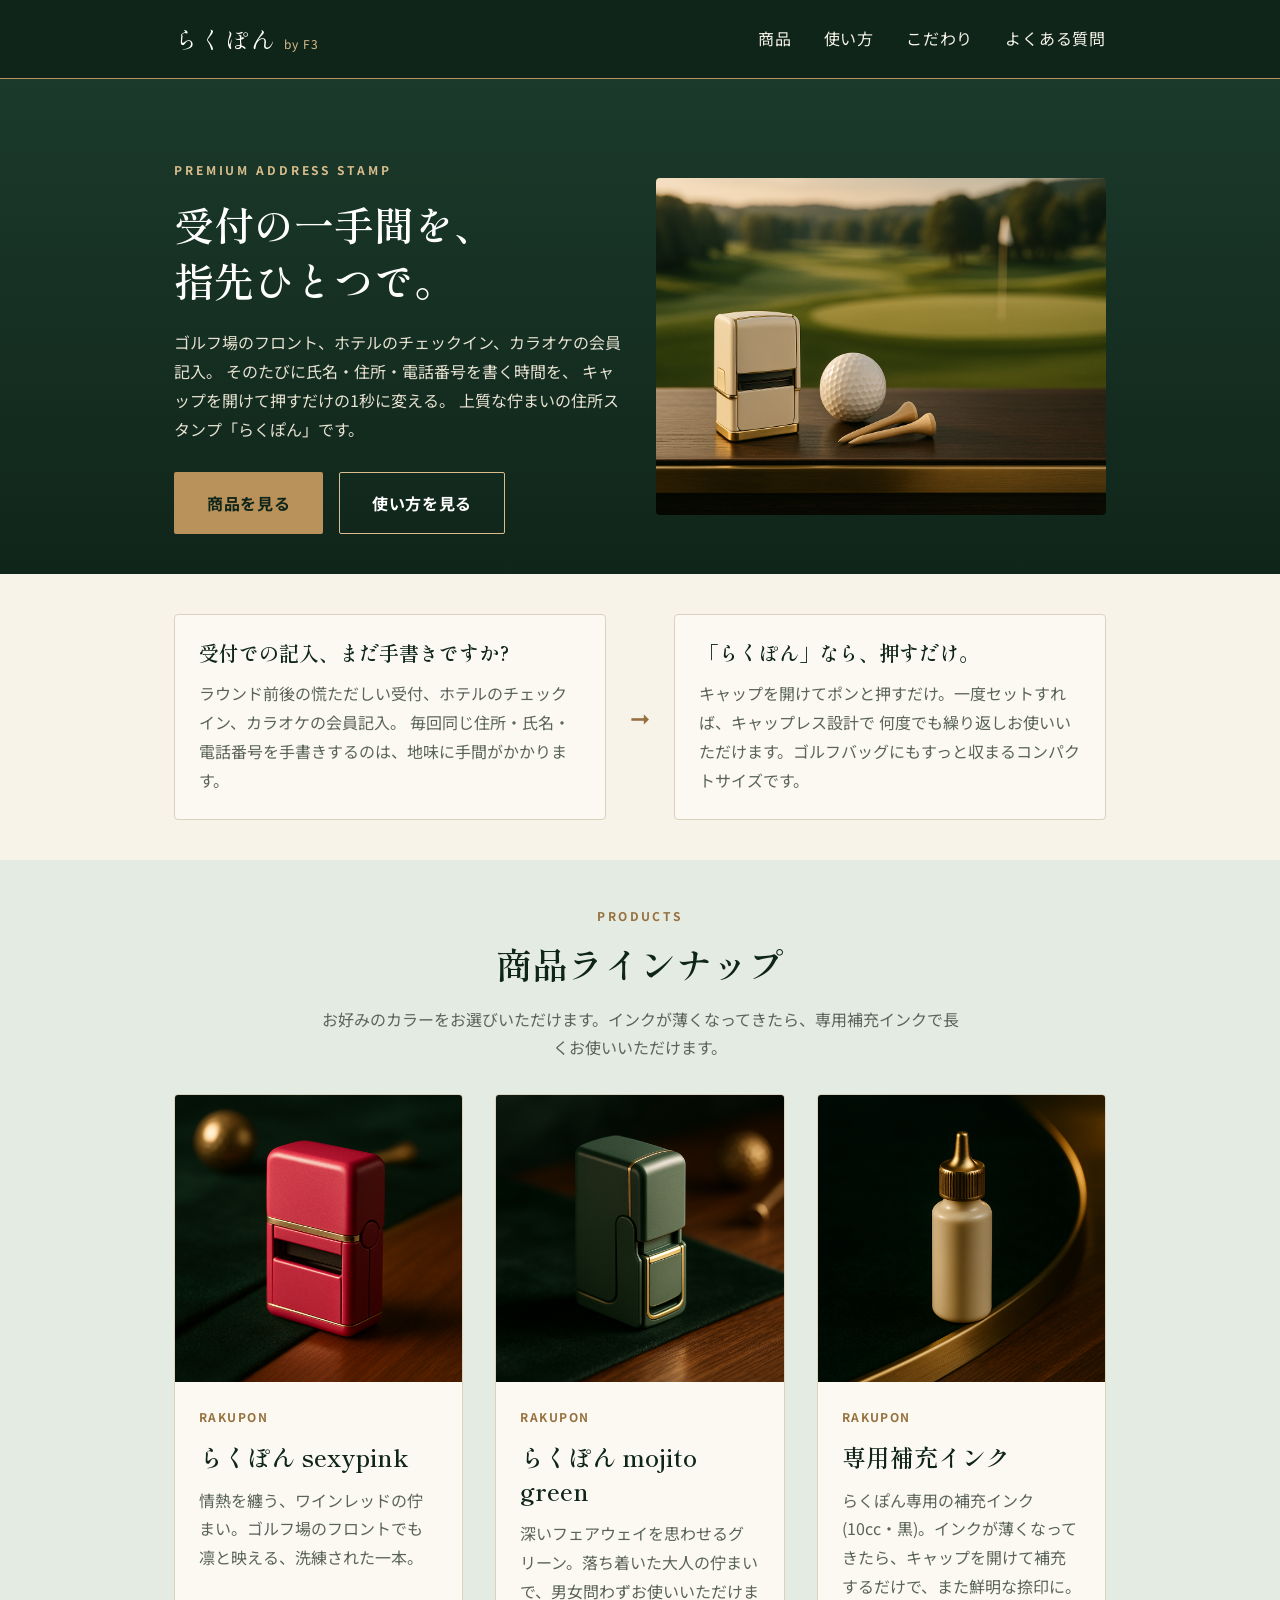
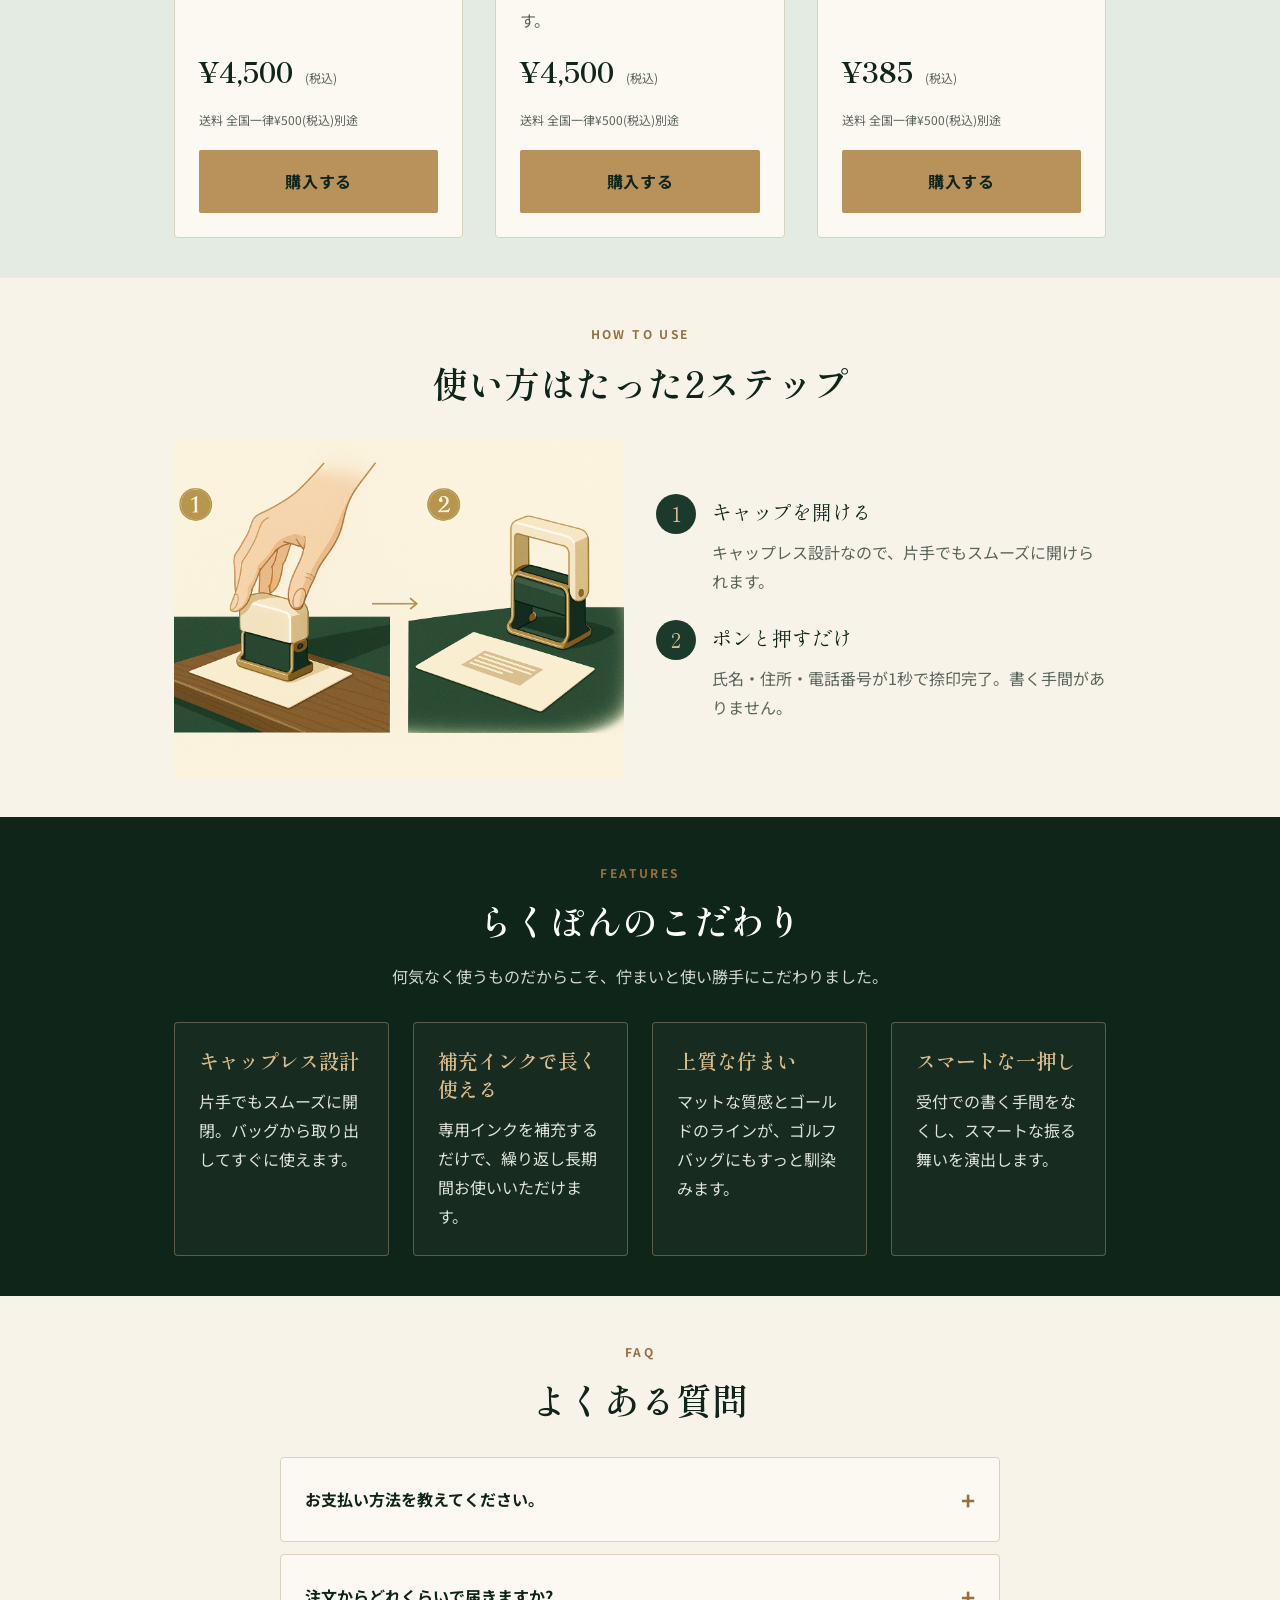
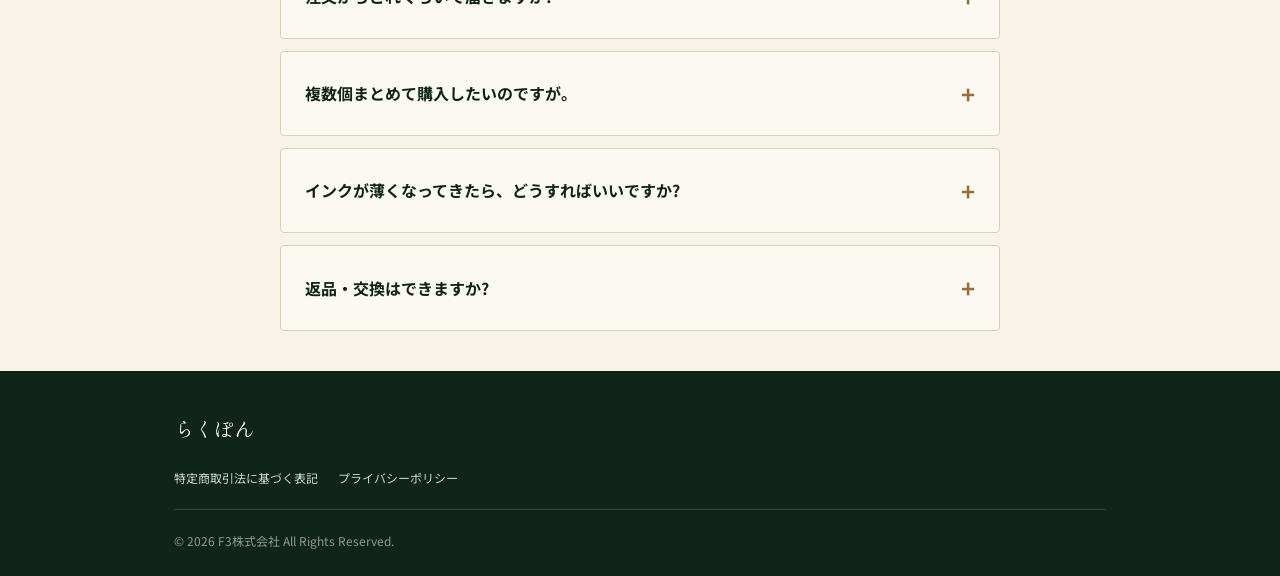
==== index.html @ a8f2aab6 "初回コミット: らくぽん通販サイト(F3) rakupon.base.shopを参考に、ゴルフ場・ホテル等でのチェックイン用 住所スタンプ「らくぽん」を自社(F3)で直接販売するLP。 Square決" ====
<!doctype html>
<html lang="ja">
<head>
<meta charset="UTF-8">
<meta name="viewport" content="width=device-width, initial-scale=1.0">
<title>らくぽん | ゴルフ場でも1秒で受付。上質な住所スタンプ</title>
<meta name="description" content="ゴルフ場・ホテルのチェックインを1秒で。キャップレスで繰り返し使える、上質な住所スタンプ「らくぽん」。sexypink・mojito green・専用補充インクをご用意。">

<!-- ============================================================
     Google Analytics 4 (GA4) 計測タグ
     TODO: GA4プロパティ作成後、下記2箇所の G-49DW82TN3H を
           実際の測定IDに差し替える。
     ============================================================ -->
<script async src="https://www.googletagmanager.com/gtag/js?id=G-49DW82TN3H"></script>
<script>
  window.dataLayer = window.dataLayer || [];
  function gtag(){dataLayer.push(arguments);}
  gtag('js', new Date());
  gtag('config', 'G-49DW82TN3H');
</script>

<link rel="preconnect" href="https://fonts.googleapis.com">
<link rel="preconnect" href="https://fonts.gstatic.com" crossorigin>
<link href="https://fonts.googleapis.com/css2?family=Shippori+Mincho:wght@500;600;700&amp;family=Noto+Sans+JP:wght@400;500;700&amp;display=swap" rel="stylesheet">
<link rel="stylesheet" href="css/style.css">
</head>
<body>

<header class="site-header">
  <div class="container header-inner">
    <a href="index.html" class="logo">らくぽん <span class="logo-sub">by F3</span></a>
    <nav class="site-nav">
      <a href="#products">商品</a>
      <a href="#howto">使い方</a>
      <a href="#features">こだわり</a>
      <a href="#faq">よくある質問</a>
    </nav>
  </div>
</header>

<main>

  <!-- ヒーローセクション -->
  <section class="hero" id="top">
    <div class="container hero-inner">
      <div class="hero-copy">
        <span class="hero-eyebrow">PREMIUM ADDRESS STAMP</span>
        <h1 class="hero-title">受付の一手間を、<br>指先ひとつで。</h1>
        <p class="hero-lead">
          ゴルフ場のフロント、ホテルのチェックイン、カラオケの会員記入。
          そのたびに氏名・住所・電話番号を書く時間を、
          キャップを開けて押すだけの1秒に変える。
          上質な佇まいの住所スタンプ「らくぽん」です。
        </p>
        <div class="hero-cta">
          <a href="#products" class="btn btn-primary">商品を見る</a>
          <a href="#howto" class="btn btn-outline">使い方を見る</a>
        </div>
      </div>
      <div class="hero-media">
        <!-- TODO: designerサブ秘書が生成するメインビジュアルに自動で差し替わります -->
        <img src="images/hero.png" alt="ゴルフ場のフロントで使われる住所スタンプ「らくぽん」のイメージ">
      </div>
    </div>
  </section>

  <!-- 問題提起 → 解決策 -->
  <section class="problem-solution">
    <div class="container">
      <div class="ps-card">
        <h3>受付での記入、まだ手書きですか?</h3>
        <p>
          ラウンド前後の慌ただしい受付、ホテルのチェックイン、カラオケの会員記入。
          毎回同じ住所・氏名・電話番号を手書きするのは、地味に手間がかかります。
        </p>
      </div>
      <div class="ps-arrow" aria-hidden="true">&#10142;</div>
      <div class="ps-card">
        <h3>「らくぽん」なら、押すだけ。</h3>
        <p>
          キャップを開けてポンと押すだけ。一度セットすれば、キャップレス設計で
          何度でも繰り返しお使いいただけます。ゴルフバッグにもすっと収まるコンパクトサイズです。
        </p>
      </div>
    </div>
  </section>

  <!-- 商品セクション -->
  <section class="products" id="products">
    <div class="container">
      <div class="section-head">
        <span class="section-eyebrow">PRODUCTS</span>
        <h2 class="section-title">商品ラインナップ</h2>
        <p class="section-lead">
          お好みのカラーをお選びいただけます。インクが薄くなってきたら、専用補充インクで長くお使いいただけます。
        </p>
      </div>

      <div class="product-grid">

        <!-- 商品1: sexypink -->
        <article class="product-card" data-product="sexypink">
          <div class="product-media">
            <span class="product-badge soldout-badge">SOLD OUT</span>
            <img src="images/product_sexypink.png" alt="らくぽん sexypink(ワインレッドの住所スタンプ)">
          </div>
          <div class="product-body">
            <span class="product-name-en">RAKUPON</span>
            <h3 class="product-name">らくぽん sexypink</h3>
            <p class="product-desc">
              情熱を纏う、ワインレッドの佇まい。ゴルフ場のフロントでも凛と映える、洗練された一本。
            </p>
            <div class="product-price-row">
              <span class="product-price">&yen;4,500</span>
              <span class="product-price-tax">(税込)</span>
            </div>
            <span class="product-shipping">送料 全国一律&yen;500(税込)別途</span>
            <!-- Square決済リンク(sexypink用。2026-08-23発行) -->
            <a href="https://square.link/u/YJD6rkeY"
               class="btn btn-primary buy-button"
               data-product="sexypink"
               data-price="4500"
               data-gtm-event="purchase_click">購入する</a>
          </div>
        </article>

        <!-- 商品2: mojito green -->
        <article class="product-card" data-product="mojitogreen">
          <div class="product-media">
            <span class="product-badge soldout-badge">SOLD OUT</span>
            <img src="images/product_mojitogreen.png" alt="らくぽん mojito green(深いグリーンの住所スタンプ)">
          </div>
          <div class="product-body">
            <span class="product-name-en">RAKUPON</span>
            <h3 class="product-name">らくぽん mojito green</h3>
            <p class="product-desc">
              深いフェアウェイを思わせるグリーン。落ち着いた大人の佇まいで、男女問わずお使いいただけます。
            </p>
            <div class="product-price-row">
              <span class="product-price">&yen;4,500</span>
              <span class="product-price-tax">(税込)</span>
            </div>
            <span class="product-shipping">送料 全国一律&yen;500(税込)別途</span>
            <!-- Square決済リンク(mojito green用。2026-08-23発行) -->
            <a href="https://square.link/u/ifdQS25M"
               class="btn btn-primary buy-button"
               data-product="mojitogreen"
               data-price="4500"
               data-gtm-event="purchase_click">購入する</a>
          </div>
        </article>

        <!-- 商品3: 専用補充インク -->
        <article class="product-card" data-product="ink">
          <div class="product-media">
            <span class="product-badge soldout-badge">SOLD OUT</span>
            <img src="images/product_ink.png" alt="らくぽん専用補充インク(10cc・黒)">
          </div>
          <div class="product-body">
            <span class="product-name-en">RAKUPON</span>
            <h3 class="product-name">専用補充インク</h3>
            <p class="product-desc">
              らくぽん専用の補充インク(10cc・黒)。インクが薄くなってきたら、キャップを開けて補充するだけで、また鮮明な捺印に。
            </p>
            <div class="product-price-row">
              <span class="product-price">&yen;385</span>
              <span class="product-price-tax">(税込)</span>
            </div>
            <span class="product-shipping">送料 全国一律&yen;500(税込)別途</span>
            <!-- Square決済リンク(補充インク用。2026-08-23発行) -->
            <a href="https://square.link/u/tccNEu6Y"
               class="btn btn-primary buy-button"
               data-product="ink"
               data-price="385"
               data-gtm-event="purchase_click">購入する</a>
          </div>
        </article>

      </div>
    </div>
  </section>

  <!-- 使い方セクション -->
  <section class="howto" id="howto">
    <div class="container">
      <div class="section-head">
        <span class="section-eyebrow">HOW TO USE</span>
        <h2 class="section-title">使い方はたった2ステップ</h2>
      </div>
      <div class="howto-inner">
        <div class="howto-media">
          <!-- TODO: designerサブ秘書が生成する使い方図解に自動で差し替わります -->
          <img src="images/howto.png" alt="らくぽんの使い方2ステップの図解">
        </div>
        <div class="howto-steps">
          <div class="howto-step">
            <span class="howto-step-number">1</span>
            <div>
              <p class="howto-step-title">キャップを開ける</p>
              <p class="howto-step-text">キャップレス設計なので、片手でもスムーズに開けられます。</p>
            </div>
          </div>
          <div class="howto-step">
            <span class="howto-step-number">2</span>
            <div>
              <p class="howto-step-title">ポンと押すだけ</p>
              <p class="howto-step-text">氏名・住所・電話番号が1秒で捺印完了。書く手間がありません。</p>
            </div>
          </div>
        </div>
      </div>
    </div>
  </section>

  <!-- こだわり(メリット)セクション -->
  <section class="features" id="features">
    <div class="container">
      <div class="section-head">
        <span class="section-eyebrow">FEATURES</span>
        <h2 class="section-title">らくぽんのこだわり</h2>
        <p class="section-lead">
          何気なく使うものだからこそ、佇まいと使い勝手にこだわりました。
        </p>
      </div>
      <div class="feature-grid">
        <div class="feature-card">
          <h3>キャップレス設計</h3>
          <p>片手でもスムーズに開閉。バッグから取り出してすぐに使えます。</p>
        </div>
        <div class="feature-card">
          <h3>補充インクで長く使える</h3>
          <p>専用インクを補充するだけで、繰り返し長期間お使いいただけます。</p>
        </div>
        <div class="feature-card">
          <h3>上質な佇まい</h3>
          <p>マットな質感とゴールドのラインが、ゴルフバッグにもすっと馴染みます。</p>
        </div>
        <div class="feature-card">
          <h3>スマートな一押し</h3>
          <p>受付での書く手間をなくし、スマートな振る舞いを演出します。</p>
        </div>
      </div>
    </div>
  </section>

  <!-- FAQ -->
  <section class="faq" id="faq">
    <div class="container">
      <div class="section-head">
        <span class="section-eyebrow">FAQ</span>
        <h2 class="section-title">よくある質問</h2>
      </div>
      <div class="faq-list">
        <details class="faq-item">
          <summary>お支払い方法を教えてください。</summary>
          <p class="faq-answer">
            クレジットカード(Visa・Mastercard・JCB・American Express 等)でのお支払いに対応しています。
            決済はSquare社の安全な決済ページで行われ、カード情報が当サイトに保存されることはありません。
          </p>
        </details>
        <details class="faq-item">
          <summary>注文からどれくらいで届きますか?</summary>
          <p class="faq-answer">
            <span class="placeholder">[ご注文確認後、◯営業日以内に発送いたします。具体的な日数は確定次第このページに反映します]</span>
          </p>
        </details>
        <details class="faq-item">
          <summary>複数個まとめて購入したいのですが。</summary>
          <p class="faq-answer">
            現在は商品ごとに1個単位でのご購入となります。複数個ご希望の場合は、お手数ですが商品ページに戻り、再度ご購入手続きをお願いいたします(送料はご注文ごとに&yen;500かかります)。
          </p>
        </details>
        <details class="faq-item">
          <summary>インクが薄くなってきたら、どうすればいいですか?</summary>
          <p class="faq-answer">
            専用補充インクをご購入いただき、キャップを開けて補充してください。補充インク1本で、繰り返し長くお使いいただけます。
          </p>
        </details>
        <details class="faq-item">
          <summary>返品・交換はできますか?</summary>
          <p class="faq-answer">
            返品・交換に関する条件は<a href="tokushoho.html">特定商取引法に基づく表記</a>をご確認ください。
          </p>
        </details>
      </div>
    </div>
  </section>

</main>

<footer class="site-footer">
  <div class="container footer-inner">
    <div class="footer-brand">らくぽん</div>
    <nav class="footer-links">
      <a href="tokushoho.html">特定商取引法に基づく表記</a>
      <a href="privacy.html">プライバシーポリシー</a>
    </nav>
    <p class="footer-copy">&copy; 2026 F3株式会社 All Rights Reserved.</p>
  </div>
</footer>

<script src="js/main.js"></script>
</body>
</html>
---- css/style.css ----
/* ==========================================================================
   らくぽん(golf address stamp)LP — style.css
   デザイン方針: ゴルフ場・カントリークラブを思わせる上品でラグジュアリーな配色
   （深いフェアウェイグリーン × アイボリー/クリーム × ゴールド/真鍮）
   文字サイズは 8の倍数の5段階(40/32/24/16/8)を基本とし、
   段差を付けたい箇所のみ4の倍数(12/20/28/36)を使用。
   最大幅は 980px で左右の端を揃える。
   ========================================================================== */

:root {
  /* カラー */
  --color-fairway: #1b3a2b;       /* 深いフェアウェイグリーン(基調色) */
  --color-fairway-dark: #10251a;  /* さらに濃いグリーン(見出し背景等) */
  --color-fairway-soft: #e4ebe3;  /* 淡いグリーン(カード背景等) */
  --color-ivory: #f7f3e8;         /* アイボリー(ページ背景) */
  --color-cream: #fbf9f2;         /* クリーム(カード面) */
  --color-gold: #b8925a;          /* ゴールド/真鍮(アクセント) */
  --color-gold-light: #d9bd8c;    /* 淡いゴールド */
  --color-gold-dark: #96713f;     /* 濃いゴールド(ホバー等) */
  --color-text: #23291f;          /* 本文の文字色 */
  --color-text-muted: #5b6459;    /* 補足文字色 */
  --color-white: #ffffff;
  --color-border: #d8d2bf;

  /* フォント */
  --font-serif: "Shippori Mincho", "Hiragino Mincho ProN", "Yu Mincho", "YuMincho", serif;
  --font-sans: "Noto Sans JP", "Hiragino Kaku Gothic ProN", "Yu Gothic", "YuGothic", sans-serif;

  /* 文字サイズ(8の倍数5段階 + 微調整用4の倍数) */
  --fs-40: 40px;
  --fs-36: 36px;
  --fs-32: 32px;
  --fs-28: 28px;
  --fs-24: 24px;
  --fs-20: 20px;
  --fs-16: 16px;
  --fs-12: 12px;
  --fs-8: 8px;

  /* レイアウト */
  --container-width: 980px;
  --container-padding: 24px;
}

* {
  box-sizing: border-box;
}

html {
  scroll-behavior: smooth;
}

body {
  margin: 0;
  background: var(--color-ivory);
  color: var(--color-text);
  font-family: var(--font-sans);
  font-size: var(--fs-16);
  line-height: 1.8;
  -webkit-font-smoothing: antialiased;
  overflow-x: hidden;
}

img {
  max-width: 100%;
  display: block;
}

a {
  color: inherit;
  text-decoration: none;
}

h1, h2, h3 {
  font-family: var(--font-serif);
  font-weight: 600;
  line-height: 1.4;
  margin: 0;
}

p {
  margin: 0;
}

.container {
  max-width: var(--container-width);
  margin: 0 auto;
  padding: 0 var(--container-padding);
}

section {
  padding: 40px 0;
}

.section-head {
  text-align: center;
  margin-bottom: 32px;
}

.section-eyebrow {
  display: inline-block;
  font-family: var(--font-sans);
  font-size: var(--fs-12);
  letter-spacing: 0.2em;
  color: var(--color-gold-dark);
  font-weight: 700;
  margin-bottom: 12px;
}

.section-title {
  font-size: var(--fs-32);
  color: var(--color-fairway-dark);
}

.section-lead {
  margin-top: 16px;
  font-size: var(--fs-16);
  color: var(--color-text-muted);
  max-width: 640px;
  margin-left: auto;
  margin-right: auto;
}

/* ==========================================================================
   ヘッダー
   ========================================================================== */

.site-header {
  background: var(--color-fairway-dark);
  border-bottom: 1px solid var(--color-gold);
  position: sticky;
  top: 0;
  z-index: 100;
}

.header-inner {
  display: flex;
  align-items: center;
  justify-content: space-between;
  padding-top: 16px;
  padding-bottom: 16px;
  flex-wrap: wrap;
  gap: 12px;
}

.logo {
  font-family: var(--font-serif);
  font-size: var(--fs-24);
  color: var(--color-white);
  letter-spacing: 0.06em;
  display: flex;
  align-items: baseline;
  gap: 8px;
}

.logo .logo-sub {
  font-family: var(--font-sans);
  font-size: var(--fs-12);
  color: var(--color-gold-light);
  letter-spacing: 0.08em;
}

.site-nav {
  display: flex;
  gap: 20px;
  flex-wrap: wrap;
}

.site-nav a {
  font-size: var(--fs-12);
  color: var(--color-ivory);
  letter-spacing: 0.05em;
  padding: 8px 0;
  border-bottom: 1px solid transparent;
  transition: border-color 0.2s, color 0.2s;
}

.site-nav a:hover,
.site-nav a:focus {
  color: var(--color-gold-light);
  border-color: var(--color-gold-light);
}

/* ==========================================================================
   ヒーロー
   ========================================================================== */

.hero {
  background: linear-gradient(180deg, var(--color-fairway) 0%, var(--color-fairway-dark) 100%);
  color: var(--color-white);
  padding: 40px 0 0;
}

.hero-inner {
  display: grid;
  grid-template-columns: 1fr;
  gap: 32px;
  align-items: center;
  padding-bottom: 40px;
}

.hero-eyebrow {
  font-size: var(--fs-12);
  letter-spacing: 0.24em;
  color: var(--color-gold-light);
  font-weight: 700;
  margin-bottom: 16px;
  display: block;
}

.hero-title {
  font-size: var(--fs-32);
  color: var(--color-white);
}

.hero-lead {
  margin-top: 20px;
  font-size: var(--fs-16);
  color: #e7e2d2;
  max-width: 520px;
}

.hero-cta {
  margin-top: 28px;
  display: flex;
  gap: 16px;
  flex-wrap: wrap;
}

.hero-media {
  border-radius: 4px;
  overflow: hidden;
  aspect-ratio: 4 / 3;
  background: var(--color-fairway-soft);
}

.hero-media img {
  width: 100%;
  height: 100%;
  object-fit: cover;
}

/* ==========================================================================
   ボタン
   ========================================================================== */

.btn {
  display: inline-block;
  font-family: var(--font-sans);
  font-size: var(--fs-16);
  font-weight: 700;
  padding: 16px 32px;
  border-radius: 2px;
  border: 1px solid transparent;
  cursor: pointer;
  text-align: center;
  letter-spacing: 0.04em;
  transition: background-color 0.2s, color 0.2s, border-color 0.2s, opacity 0.2s;
}

.btn-primary {
  background: var(--color-gold);
  color: var(--color-fairway-dark);
}

.btn-primary:hover,
.btn-primary:focus {
  background: var(--color-gold-dark);
}

.btn-outline {
  background: transparent;
  border-color: var(--color-gold-light);
  color: var(--color-white);
}

.btn-outline:hover,
.btn-outline:focus {
  background: rgba(255, 255, 255, 0.08);
}

/* ==========================================================================
   問題提起 → 解決策
   ========================================================================== */

.problem-solution {
  background: var(--color-ivory);
}

.problem-solution .container {
  display: grid;
  grid-template-columns: 1fr;
  gap: 24px;
}

.ps-card {
  background: var(--color-cream);
  border: 1px solid var(--color-border);
  border-radius: 4px;
  padding: 24px;
}

.ps-card h3 {
  font-size: var(--fs-20);
  color: var(--color-fairway-dark);
  margin-bottom: 12px;
}

.ps-card p {
  color: var(--color-text-muted);
  font-size: var(--fs-16);
}

.ps-arrow {
  text-align: center;
  color: var(--color-gold-dark);
  font-size: var(--fs-24);
}

/* ==========================================================================
   商品セクション
   ========================================================================== */

.products {
  background: var(--color-fairway-soft);
}

.product-grid {
  display: grid;
  grid-template-columns: 1fr;
  gap: 32px;
}

.product-card {
  background: var(--color-cream);
  border: 1px solid var(--color-border);
  border-radius: 4px;
  overflow: hidden;
  display: flex;
  flex-direction: column;
  position: relative;
}

.product-media {
  aspect-ratio: 1 / 1;
  background: var(--color-fairway-soft);
  position: relative;
  overflow: hidden;
}

.product-media img {
  width: 100%;
  height: 100%;
  object-fit: cover;
}

.product-badge {
  position: absolute;
  top: 12px;
  left: 12px;
  background: var(--color-gold);
  color: var(--color-fairway-dark);
  font-size: var(--fs-12);
  font-weight: 700;
  padding: 4px 12px;
  border-radius: 999px;
  letter-spacing: 0.05em;
}

.product-body {
  padding: 24px;
  display: flex;
  flex-direction: column;
  gap: 12px;
  flex: 1;
}

.product-name-en {
  font-size: var(--fs-12);
  letter-spacing: 0.12em;
  color: var(--color-gold-dark);
  font-weight: 700;
}

.product-name {
  font-size: var(--fs-24);
  color: var(--color-fairway-dark);
  font-family: var(--font-serif);
}

.product-desc {
  font-size: var(--fs-16);
  color: var(--color-text-muted);
  flex: 1;
}

.product-price-row {
  display: flex;
  align-items: baseline;
  gap: 12px;
  flex-wrap: wrap;
}

.product-price {
  font-size: var(--fs-28);
  color: var(--color-fairway-dark);
  font-weight: 700;
  font-family: var(--font-serif);
}

.product-price-tax {
  font-size: var(--fs-12);
  color: var(--color-text-muted);
}

.product-shipping {
  font-size: var(--fs-12);
  color: var(--color-text-muted);
}

.product-card .btn {
  width: 100%;
  margin-top: 8px;
}

/* 売り切れ状態 */
.product-card.is-soldout .product-media img {
  filter: grayscale(1);
  opacity: 0.6;
}

.product-card.is-soldout .product-badge.soldout-badge {
  background: var(--color-text);
  color: var(--color-white);
  display: inline-block;
}

.product-badge.soldout-badge {
  display: none;
}

.btn.is-disabled,
.btn[aria-disabled="true"] {
  background: #cfc9b8;
  color: var(--color-text-muted);
  cursor: not-allowed;
  pointer-events: none;
  border-color: transparent;
}

/* ==========================================================================
   使い方セクション
   ========================================================================== */

.howto {
  background: var(--color-ivory);
}

.howto-inner {
  display: grid;
  grid-template-columns: 1fr;
  gap: 32px;
  align-items: center;
}

.howto-media {
  aspect-ratio: 4 / 3;
  background: var(--color-fairway-soft);
  border-radius: 4px;
  overflow: hidden;
}

.howto-media img {
  width: 100%;
  height: 100%;
  object-fit: cover;
}

.howto-steps {
  display: flex;
  flex-direction: column;
  gap: 24px;
}

.howto-step {
  display: flex;
  gap: 16px;
  align-items: flex-start;
}

.howto-step-number {
  flex: 0 0 auto;
  width: 40px;
  height: 40px;
  border-radius: 50%;
  background: var(--color-fairway);
  color: var(--color-gold-light);
  font-family: var(--font-serif);
  font-size: var(--fs-20);
  display: flex;
  align-items: center;
  justify-content: center;
}

.howto-step-title {
  font-size: var(--fs-20);
  color: var(--color-fairway-dark);
  margin-bottom: 8px;
  font-family: var(--font-serif);
}

.howto-step-text {
  font-size: var(--fs-16);
  color: var(--color-text-muted);
}

/* ==========================================================================
   こだわり(メリット)セクション
   ========================================================================== */

.features {
  background: var(--color-fairway-dark);
  color: var(--color-ivory);
}

.features .section-title {
  color: var(--color-white);
}

.features .section-lead {
  color: #cfd6cb;
}

.feature-grid {
  display: grid;
  grid-template-columns: 1fr;
  gap: 24px;
}

.feature-card {
  border: 1px solid rgba(216, 189, 140, 0.35);
  border-radius: 4px;
  padding: 24px;
  background: rgba(255, 255, 255, 0.03);
}

.feature-card h3 {
  font-size: var(--fs-20);
  color: var(--color-gold-light);
  margin-bottom: 12px;
  font-family: var(--font-serif);
}

.feature-card p {
  font-size: var(--fs-16);
  color: #dfe4da;
}

/* ==========================================================================
   FAQ
   ========================================================================== */

.faq {
  background: var(--color-ivory);
}

.faq-list {
  display: flex;
  flex-direction: column;
  gap: 12px;
  max-width: 720px;
  margin: 0 auto;
}

.faq-item {
  background: var(--color-cream);
  border: 1px solid var(--color-border);
  border-radius: 4px;
  padding: 4px 24px;
}

.faq-item summary {
  cursor: pointer;
  font-size: var(--fs-16);
  font-weight: 700;
  color: var(--color-fairway-dark);
  padding: 16px 0;
  list-style: none;
  display: flex;
  justify-content: space-between;
  align-items: center;
  gap: 16px;
}

.faq-item summary::-webkit-details-marker {
  display: none;
}

.faq-item summary::after {
  content: "+";
  font-size: var(--fs-24);
  color: var(--color-gold-dark);
  flex: 0 0 auto;
}

.faq-item[open] summary::after {
  content: "−";
}

.faq-answer {
  padding: 0 0 20px;
  font-size: var(--fs-16);
  color: var(--color-text-muted);
}

.faq-answer a {
  color: var(--color-gold-dark);
  text-decoration: underline;
}

/* ==========================================================================
   フッター
   ========================================================================== */

.site-footer {
  background: var(--color-fairway-dark);
  color: #cfd6cb;
  padding: 40px 0 24px;
}

.footer-inner {
  display: flex;
  flex-direction: column;
  gap: 20px;
}

.footer-brand {
  font-family: var(--font-serif);
  font-size: var(--fs-20);
  color: var(--color-white);
}

.footer-links {
  display: flex;
  flex-wrap: wrap;
  gap: 20px;
}

.footer-links a {
  font-size: var(--fs-12);
  color: #cfd6cb;
  border-bottom: 1px solid transparent;
}

.footer-links a:hover {
  color: var(--color-gold-light);
  border-color: var(--color-gold-light);
}

.footer-copy {
  font-size: var(--fs-12);
  color: #8f9a8a;
  border-top: 1px solid rgba(216, 189, 140, 0.2);
  padding-top: 20px;
}

/* ==========================================================================
   簡易ページ(サンクス・特商法・プライバシー)共通
   ========================================================================== */

.simple-page {
  background: var(--color-ivory);
  min-height: 60vh;
}

.simple-page .container {
  padding-top: 40px;
  padding-bottom: 40px;
}

.simple-page h1 {
  font-size: var(--fs-32);
  color: var(--color-fairway-dark);
  margin-bottom: 24px;
}

.simple-page h2 {
  font-size: var(--fs-20);
  color: var(--color-fairway-dark);
  margin-top: 32px;
  margin-bottom: 12px;
}

.simple-page p,
.simple-page li {
  font-size: var(--fs-16);
  color: var(--color-text);
}

.simple-page .placeholder {
  color: #a34a2f;
  background: #fbe9e2;
  padding: 2px 6px;
  border-radius: 2px;
}

.legal-table {
  width: 100%;
  border-collapse: collapse;
  margin-top: 16px;
}

.legal-table th,
.legal-table td {
  text-align: left;
  padding: 12px;
  border-bottom: 1px solid var(--color-border);
  font-size: var(--fs-16);
  vertical-align: top;
}

.legal-table th {
  width: 30%;
  color: var(--color-fairway-dark);
  font-family: var(--font-serif);
  font-weight: 600;
}

.thanks-hero {
  text-align: center;
  padding: 64px 0;
}

.thanks-hero .eyebrow {
  font-size: var(--fs-12);
  letter-spacing: 0.2em;
  color: var(--color-gold-dark);
  font-weight: 700;
  display: block;
  margin-bottom: 16px;
}

.thanks-hero h1 {
  font-size: var(--fs-32);
  color: var(--color-fairway-dark);
  margin-bottom: 20px;
}

.thanks-hero p {
  font-size: var(--fs-16);
  color: var(--color-text-muted);
  max-width: 520px;
  margin: 0 auto 32px;
}

.back-link {
  margin-top: 40px;
}

/* ==========================================================================
   レスポンシブ
   ========================================================================== */

@media (min-width: 641px) {
  .hero-title {
    font-size: var(--fs-40);
  }

  .section-title {
    font-size: var(--fs-36);
  }

  .product-grid {
    grid-template-columns: repeat(2, 1fr);
  }

  .feature-grid {
    grid-template-columns: repeat(2, 1fr);
  }

  .problem-solution .container {
    grid-template-columns: 1fr auto 1fr;
    align-items: center;
  }

  .ps-arrow {
    transform: rotate(0deg);
  }
}

@media (min-width: 900px) {
  .hero-inner {
    grid-template-columns: 1fr 1fr;
    padding-top: 40px;
  }

  .howto-inner {
    grid-template-columns: 1fr 1fr;
  }

  .product-grid {
    grid-template-columns: repeat(3, 1fr);
  }

  .feature-grid {
    grid-template-columns: repeat(4, 1fr);
  }

  .site-nav {
    gap: 32px;
  }

  .site-nav a {
    font-size: var(--fs-16);
  }
}

@media (max-width: 640px) {
  .container {
    padding: 0 20px;
  }

  section {
    padding: 40px 0;
  }

  .hero-title {
    font-size: var(--fs-32);
  }

  .section-title {
    font-size: var(--fs-28);
  }

  .header-inner {
    justify-content: center;
    text-align: center;
  }

  .site-nav {
    justify-content: center;
    gap: 16px;
  }

  .ps-arrow {
    transform: rotate(90deg);
  }
}
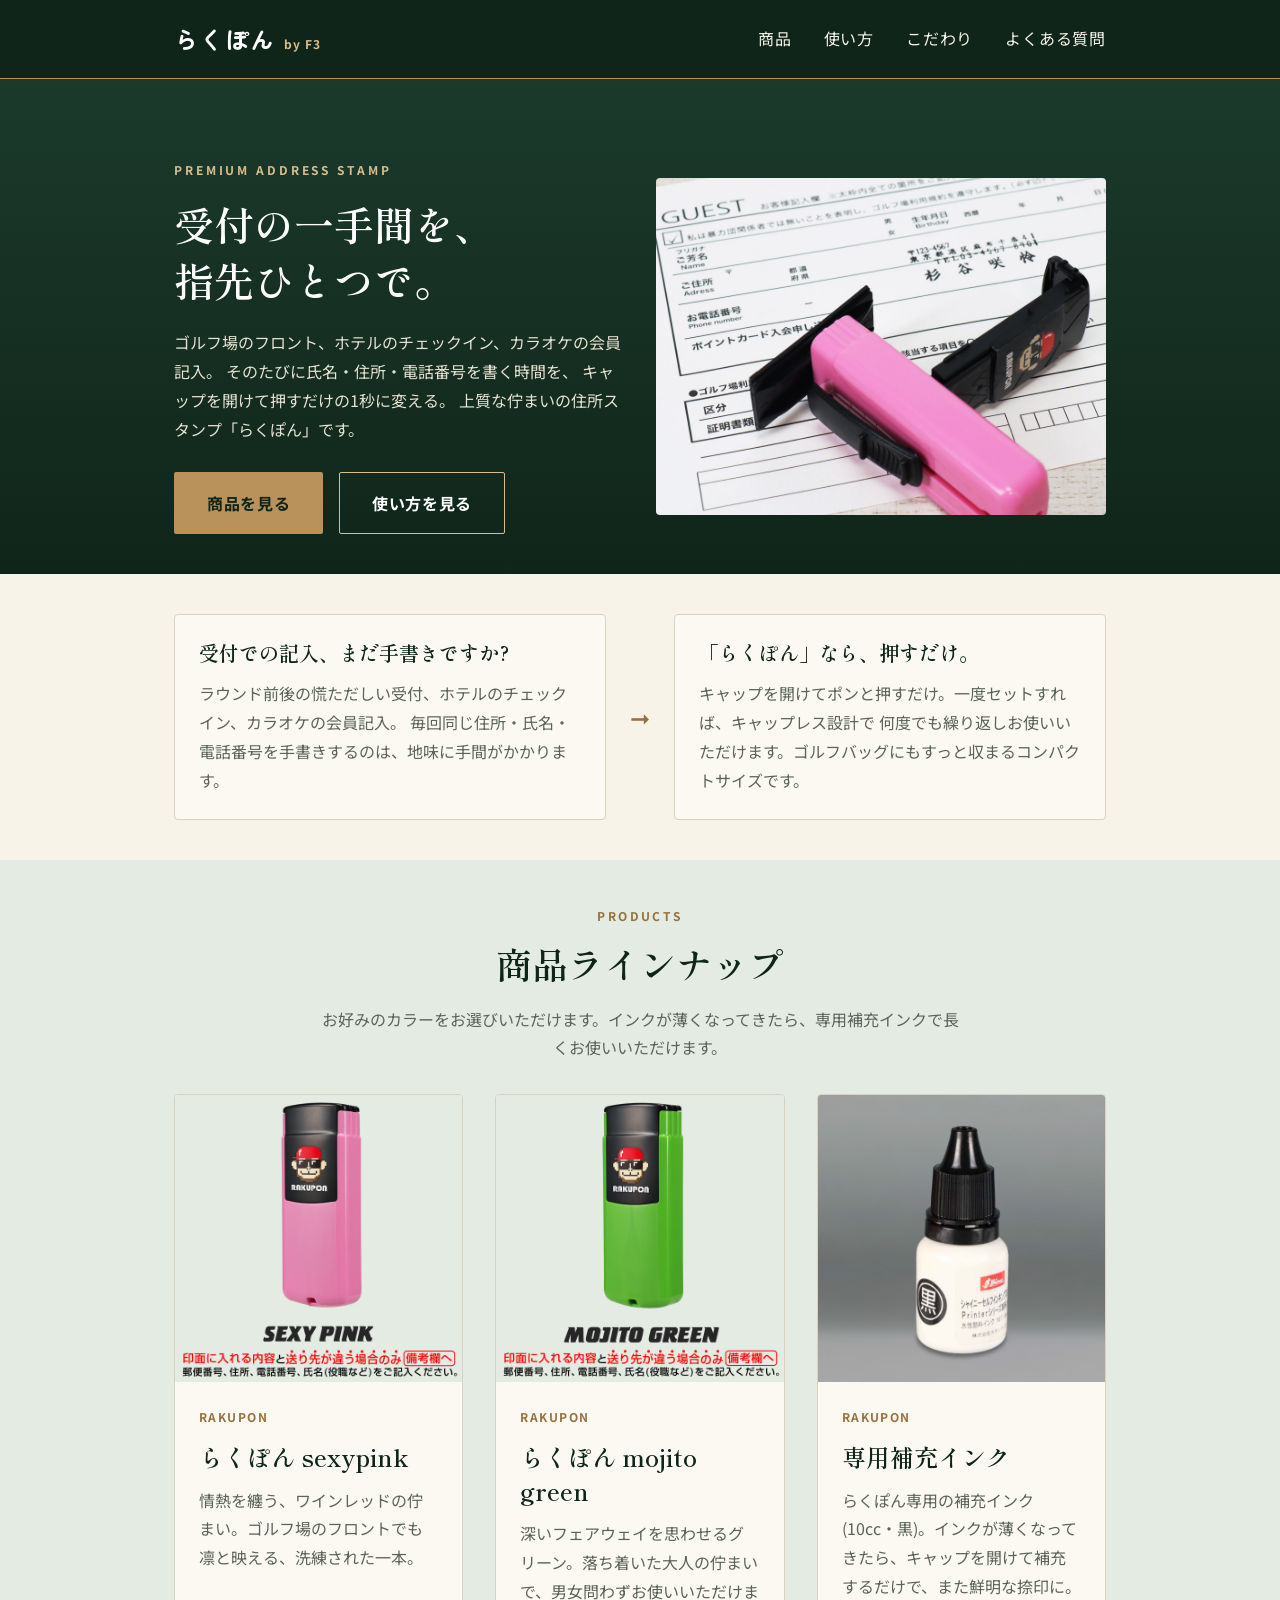
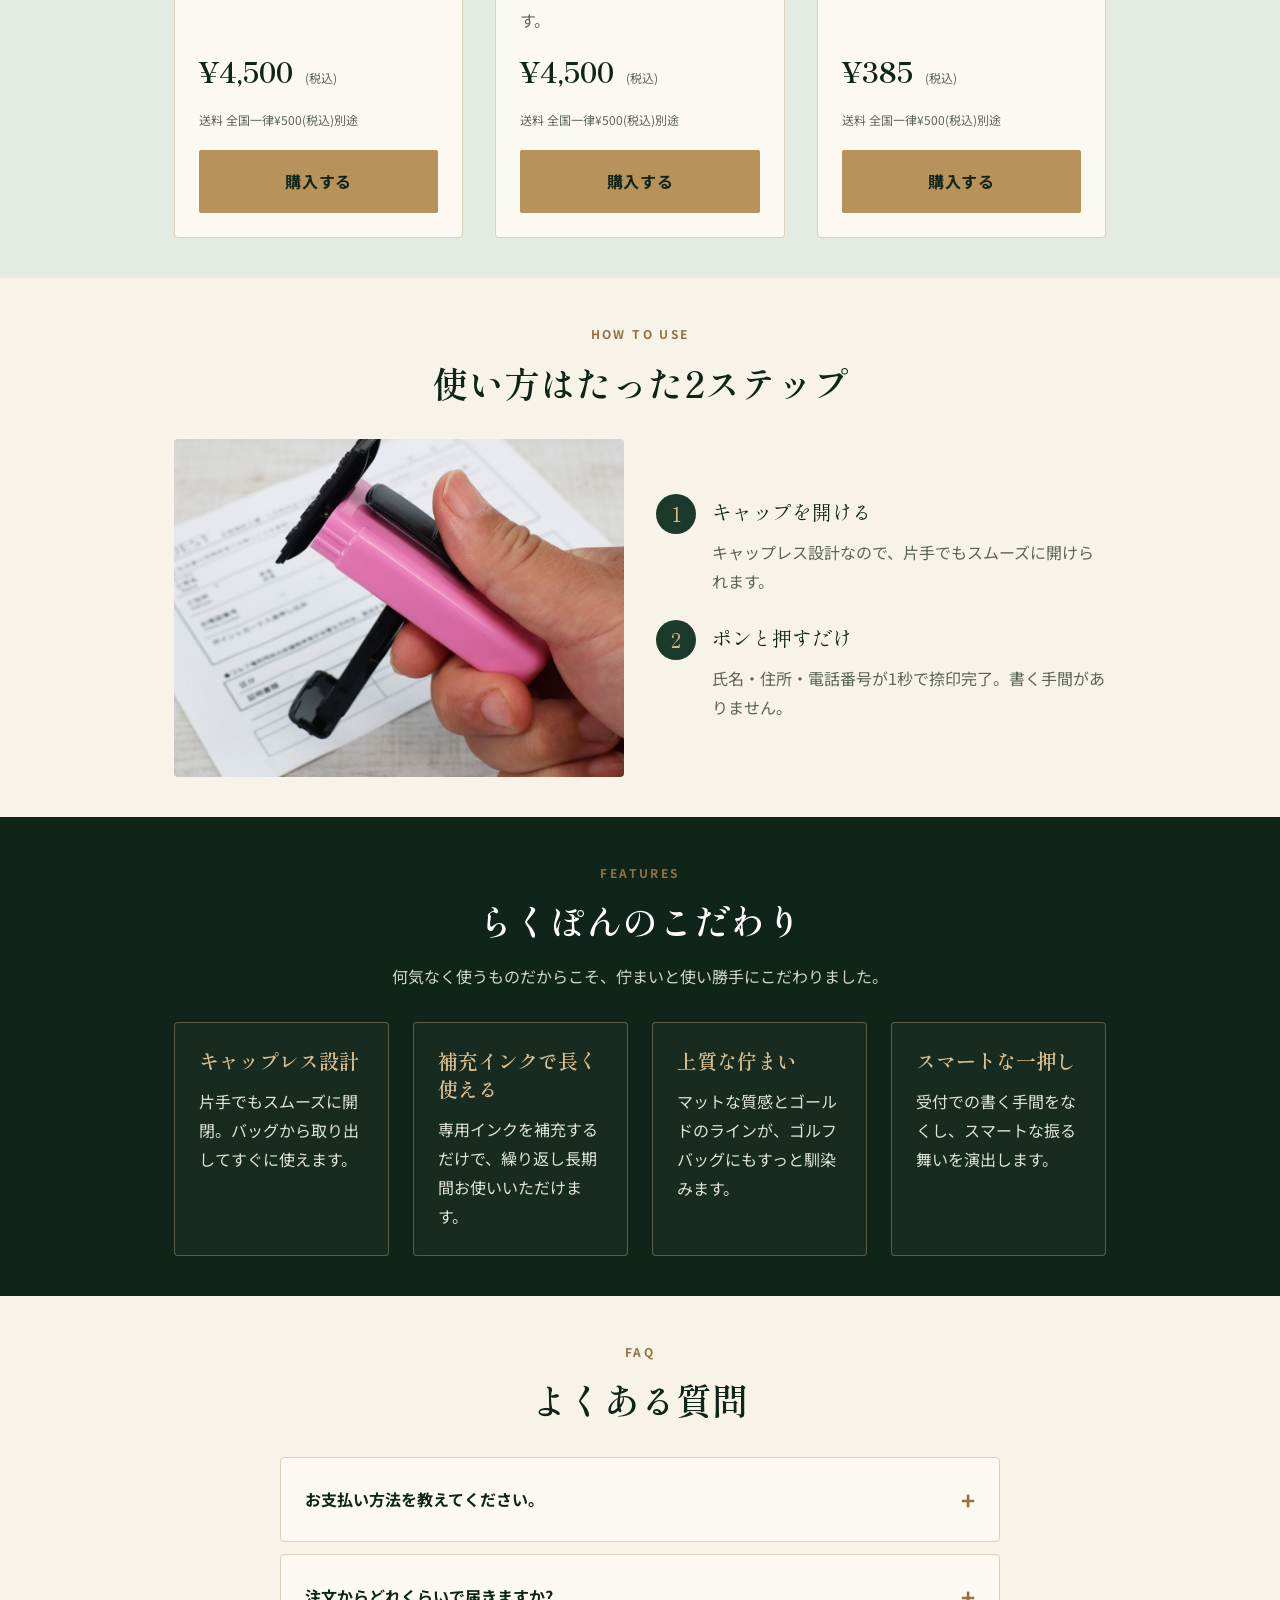
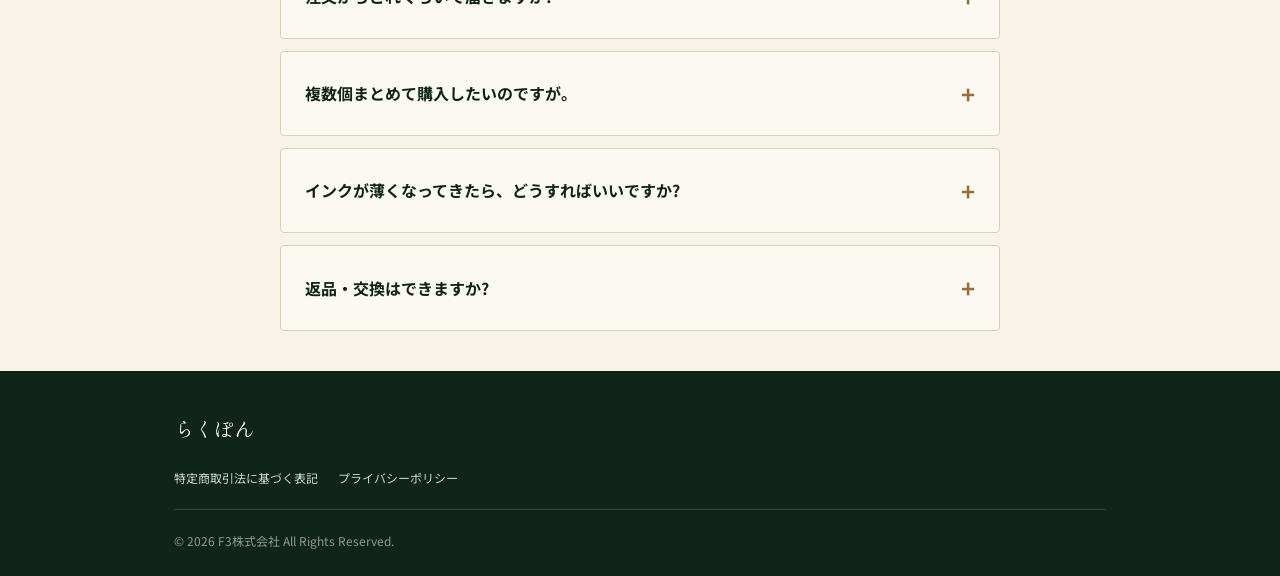
==== commit ec777828: "刻印内容を入力できる注文フォーム(order.html)を新規作成、ヘッダーロゴを丸ゴシックに変更 これまで商品カードからSquare決済リンクに直接飛ぶだけで、スタンプに刻印する 名前・電話番号・郵" ====
--- a/index.html
+++ b/index.html
@@ -21,7 +21,7 @@
 
 <link rel="preconnect" href="https://fonts.googleapis.com">
 <link rel="preconnect" href="https://fonts.gstatic.com" crossorigin>
-<link href="https://fonts.googleapis.com/css2?family=Shippori+Mincho:wght@500;600;700&amp;family=Noto+Sans+JP:wght@400;500;700&amp;display=swap" rel="stylesheet">
+<link href="https://fonts.googleapis.com/css2?family=Shippori+Mincho:wght@500;600;700&amp;family=Noto+Sans+JP:wght@400;500;700&amp;family=Zen+Maru+Gothic:wght@500;700;900&amp;display=swap" rel="stylesheet">
 <link rel="stylesheet" href="css/style.css">
 </head>
 <body>
@@ -115,8 +115,8 @@
               <span class="product-price-tax">(税込)</span>
             </div>
             <span class="product-shipping">送料 全国一律&yen;500(税込)別途</span>
-            <!-- Square決済リンク(sexypink用。2026-08-23発行) -->
-            <a href="https://square.link/u/YJD6rkeY"
+            <!-- 注文フォーム(order.html)へ遷移。刻印内容の入力後にSquare決済へ進む(2026-08-31変更) -->
+            <a href="order.html?color=sexypink"
                class="btn btn-primary buy-button"
                data-product="sexypink"
                data-price="4500"
@@ -141,8 +141,8 @@
               <span class="product-price-tax">(税込)</span>
             </div>
             <span class="product-shipping">送料 全国一律&yen;500(税込)別途</span>
-            <!-- Square決済リンク(mojito green用。2026-08-23発行) -->
-            <a href="https://square.link/u/ifdQS25M"
+            <!-- 注文フォーム(order.html)へ遷移。刻印内容の入力後にSquare決済へ進む(2026-08-31変更) -->
+            <a href="order.html?color=mojitogreen"
                class="btn btn-primary buy-button"
                data-product="mojitogreen"
                data-price="4500"
--- a/css/style.css
+++ b/css/style.css
@@ -25,6 +25,7 @@
   /* フォント */
   --font-serif: "Shippori Mincho", "Hiragino Mincho ProN", "Yu Mincho", "YuMincho", serif;
   --font-sans: "Noto Sans JP", "Hiragino Kaku Gothic ProN", "Yu Gothic", "YuGothic", sans-serif;
+  --font-maru: "Zen Maru Gothic", "M PLUS Rounded 1c", "Hiragino Kaku Gothic ProN", sans-serif; /* ヘッダーロゴ「らくぽん」用の丸ゴシック */
 
   /* 文字サイズ(8の倍数5段階 + 微調整用4の倍数) */
   --fs-40: 40px;
@@ -144,7 +145,8 @@
 }
 
 .logo {
-  font-family: var(--font-serif);
+  font-family: var(--font-maru);
+  font-weight: 700;
   font-size: var(--fs-24);
   color: var(--color-white);
   letter-spacing: 0.06em;
@@ -758,6 +760,259 @@
 }
 
 /* ==========================================================================
+   注文フォーム(order.html)
+   ========================================================================== */
+
+.order-page .container {
+  max-width: 640px;
+}
+
+.order-form {
+  display: flex;
+  flex-direction: column;
+  gap: 24px;
+  margin-top: 32px;
+}
+
+.order-section {
+  background: var(--color-cream);
+  border: 1px solid var(--color-border);
+  border-radius: 4px;
+  padding: 24px;
+}
+
+.order-section h2 {
+  font-size: var(--fs-20);
+  color: var(--color-fairway-dark);
+  margin-bottom: 16px;
+}
+
+.order-section .section-note {
+  font-size: var(--fs-12);
+  color: var(--color-text-muted);
+  margin-top: 12px;
+}
+
+/* カラー選択カード */
+.order-color-grid {
+  display: grid;
+  grid-template-columns: repeat(auto-fit, minmax(160px, 1fr));
+  gap: 16px;
+}
+
+.order-color-card {
+  position: relative;
+  display: flex;
+  flex-direction: column;
+  align-items: center;
+  gap: 8px;
+  padding: 16px;
+  border: 2px solid var(--color-border);
+  border-radius: 4px;
+  background: var(--color-white);
+  cursor: pointer;
+  text-align: center;
+  transition: border-color 0.2s, box-shadow 0.2s, background-color 0.2s;
+}
+
+.order-color-card img {
+  width: 100%;
+  aspect-ratio: 1 / 1;
+  object-fit: cover;
+  border-radius: 2px;
+}
+
+.order-color-card input[type="radio"] {
+  position: absolute;
+  top: 10px;
+  left: 10px;
+  transform: scale(1.3);
+}
+
+.order-color-name {
+  font-family: var(--font-serif);
+  font-size: var(--fs-16);
+  font-weight: 600;
+  color: var(--color-fairway-dark);
+}
+
+.order-color-price {
+  font-size: var(--fs-12);
+  color: var(--color-text-muted);
+}
+
+.order-color-card.is-selected {
+  border-color: var(--color-gold);
+  background: var(--color-fairway-soft);
+  box-shadow: 0 0 0 2px rgba(184, 146, 90, 0.25);
+}
+
+/* フォーム部品共通 */
+.form-group {
+  margin-bottom: 16px;
+}
+
+.form-group:last-child {
+  margin-bottom: 0;
+}
+
+.form-group label {
+  display: block;
+  font-size: var(--fs-12);
+  font-weight: 700;
+  color: var(--color-fairway-dark);
+  margin-bottom: 6px;
+  letter-spacing: 0.02em;
+}
+
+.form-group input[type="text"],
+.form-group input[type="tel"],
+.form-group input[type="number"],
+.form-group input[type="email"] {
+  width: 100%;
+  padding: 12px;
+  border: 1px solid var(--color-border);
+  border-radius: 2px;
+  font-size: var(--fs-16);
+  font-family: var(--font-sans);
+  background: var(--color-white);
+  color: var(--color-text);
+  box-sizing: border-box;
+}
+
+.form-group input:focus {
+  outline: none;
+  border-color: var(--color-gold);
+}
+
+.required-badge {
+  display: inline-block;
+  background: var(--color-fairway);
+  color: var(--color-white);
+  font-size: 10px;
+  padding: 2px 8px;
+  border-radius: 999px;
+  margin-left: 6px;
+  font-weight: 700;
+  letter-spacing: 0.03em;
+  vertical-align: middle;
+}
+
+/* 郵便番号 + 検索ボタン */
+.zip-row {
+  display: flex;
+  gap: 8px;
+}
+
+.zip-row input {
+  flex: 1;
+}
+
+.zip-btn {
+  flex: 0 0 auto;
+  background: var(--color-fairway);
+  color: var(--color-white);
+  border: none;
+  padding: 0 16px;
+  border-radius: 2px;
+  font-size: var(--fs-12);
+  font-weight: 700;
+  cursor: pointer;
+  white-space: nowrap;
+  transition: background-color 0.2s;
+}
+
+.zip-btn:hover {
+  background: var(--color-fairway-dark);
+}
+
+/* 印字内容ブロック(本数ぶんJavaScriptで増減) */
+.stamp-block {
+  border-top: 1px dashed var(--color-border);
+  padding-top: 20px;
+  margin-top: 20px;
+}
+
+.stamp-block:first-child {
+  border-top: none;
+  padding-top: 0;
+  margin-top: 0;
+}
+
+.stamp-block-title {
+  font-family: var(--font-serif);
+  font-size: var(--fs-16);
+  color: var(--color-gold-dark);
+  margin-bottom: 12px;
+}
+
+/* 配送先「1本目と同じ」チェックボックス */
+.checkbox-row {
+  display: flex;
+  align-items: center;
+  gap: 10px;
+  font-size: var(--fs-16);
+  font-weight: 700;
+  color: var(--color-fairway-dark);
+  cursor: pointer;
+}
+
+.checkbox-row input[type="checkbox"] {
+  transform: scale(1.3);
+  cursor: pointer;
+}
+
+.ship-hint {
+  font-size: var(--fs-12);
+  color: var(--color-text-muted);
+  margin: 8px 0 16px;
+}
+
+/* 合計金額サマリー */
+.price-summary {
+  background: var(--color-fairway-dark);
+  color: var(--color-white);
+  border-radius: 4px;
+  padding: 20px 24px;
+  display: flex;
+  flex-direction: column;
+  gap: 8px;
+}
+
+.price-summary .price-row {
+  display: flex;
+  justify-content: space-between;
+  font-size: var(--fs-16);
+}
+
+.price-summary .price-row.total {
+  border-top: 1px solid rgba(255, 255, 255, 0.2);
+  margin-top: 8px;
+  padding-top: 12px;
+  font-size: var(--fs-24);
+  font-weight: 700;
+  color: var(--color-gold-light);
+  font-family: var(--font-serif);
+}
+
+.order-submit-btn {
+  width: 100%;
+}
+
+.order-error {
+  display: none;
+  color: #a34a2f;
+  background: #fbe9e2;
+  border-radius: 2px;
+  padding: 10px 14px;
+  font-size: var(--fs-12);
+}
+
+.order-error.is-visible {
+  display: block;
+}
+
+/* ==========================================================================
    レスポンシブ
    ========================================================================== */
 
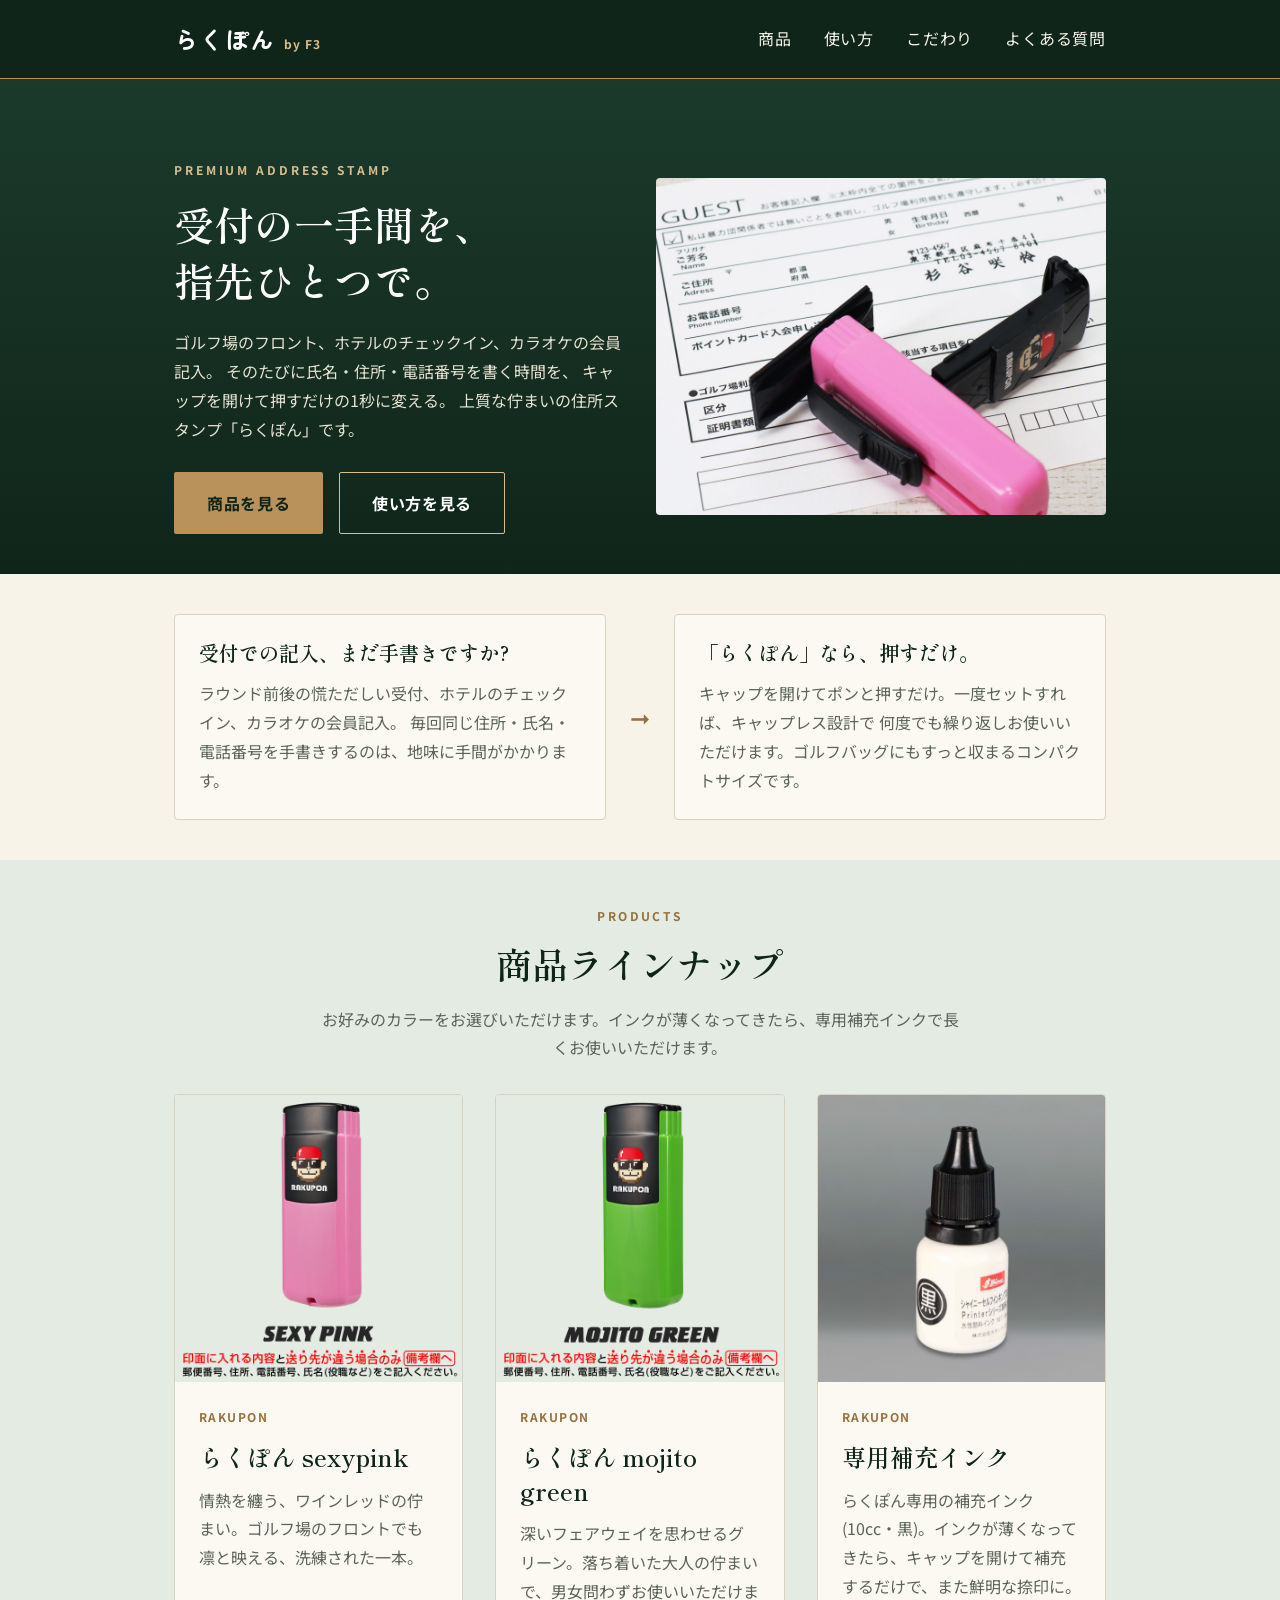
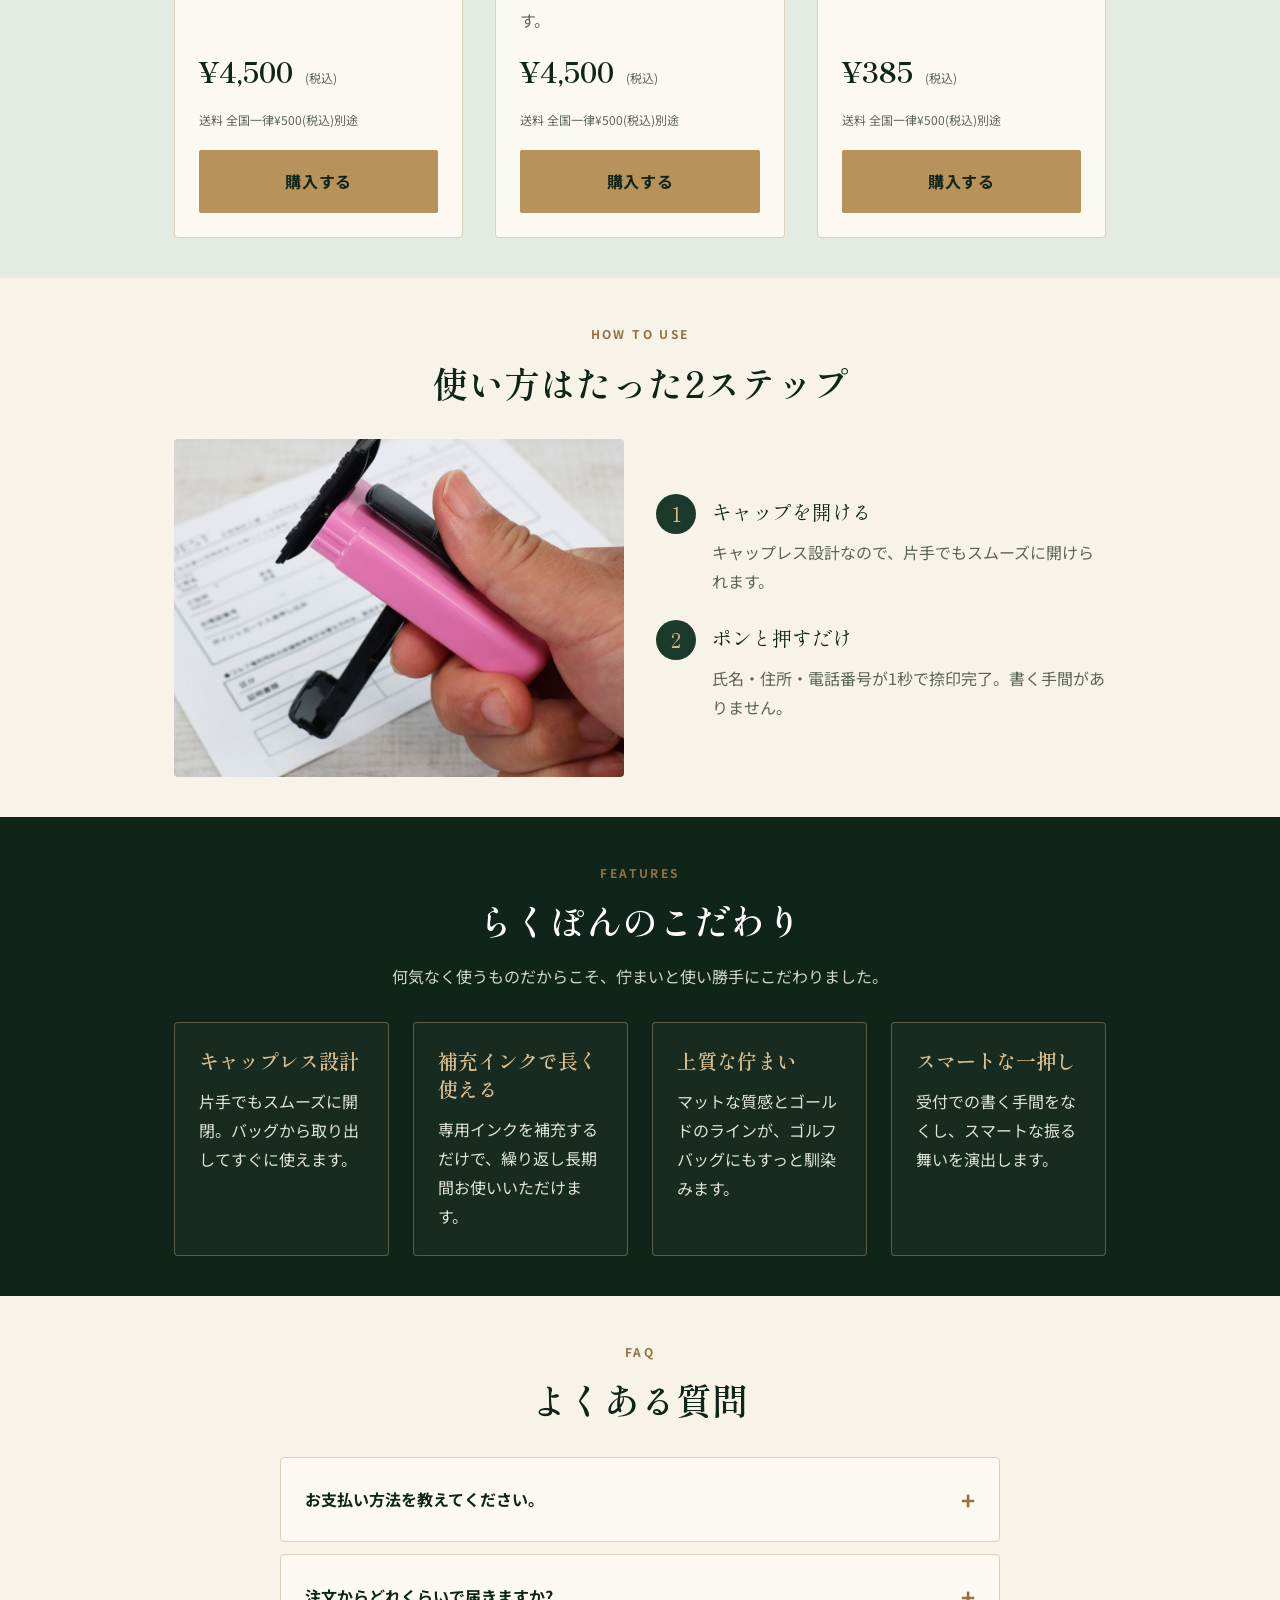
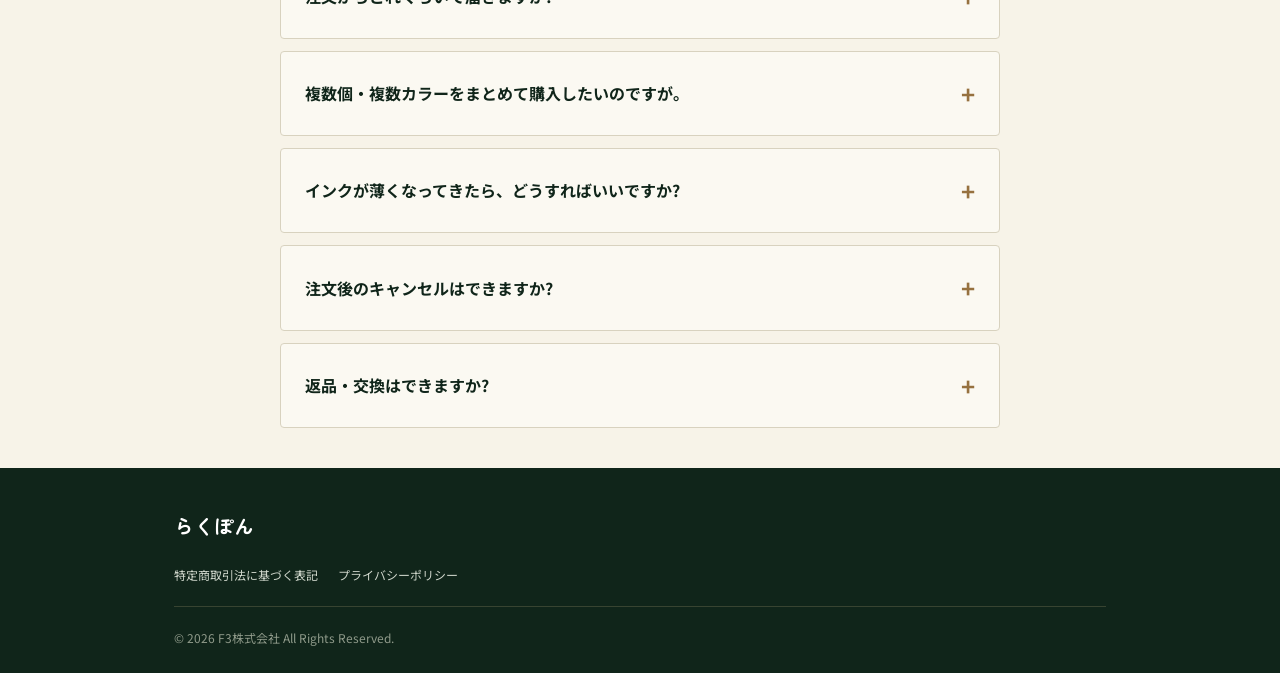
==== commit 70398e77: "議事録(2026-08-30 F3社内MTG)の修正指示を反映 - フッターの「らくぽん」表記が丸ゴシック未反映だったのを修正(ヘッダーロゴのみ反映済みだった) - 注文フォームに備考欄(任意)を追加" ====
--- a/index.html
+++ b/index.html
@@ -34,6 +34,7 @@
       <a href="#howto">使い方</a>
       <a href="#features">こだわり</a>
       <a href="#faq">よくある質問</a>
+      <a href="order.html" id="cartNavLink" class="cart-nav-link" style="display:none;">🛒 カート(<span id="cartNavCount">0</span>)</a>
     </nav>
   </div>
 </header>
@@ -167,8 +168,8 @@
               <span class="product-price-tax">(税込)</span>
             </div>
             <span class="product-shipping">送料 全国一律&yen;500(税込)別途</span>
-            <!-- Square決済リンク(補充インク用。2026-08-23発行) -->
-            <a href="https://square.link/u/tccNEu6Y"
+            <!-- 注文フォーム(order.html)へ遷移。配送先入力後にSquare決済へ進む(2026-09-07変更) -->
+            <a href="order.html?product=ink"
                class="btn btn-primary buy-button"
                data-product="ink"
                data-price="385"
@@ -261,19 +262,25 @@
         <details class="faq-item">
           <summary>注文からどれくらいで届きますか?</summary>
           <p class="faq-answer">
-            <span class="placeholder">[ご注文確認後、◯営業日以内に発送いたします。具体的な日数は確定次第このページに反映します]</span>
-          </p>
-        </details>
-        <details class="faq-item">
-          <summary>複数個まとめて購入したいのですが。</summary>
-          <p class="faq-answer">
-            現在は商品ごとに1個単位でのご購入となります。複数個ご希望の場合は、お手数ですが商品ページに戻り、再度ご購入手続きをお願いいたします(送料はご注文ごとに&yen;500かかります)。
+            ご注文確認後、7営業日以内に発送いたします。
+          </p>
+        </details>
+        <details class="faq-item">
+          <summary>複数個・複数カラーをまとめて購入したいのですが。</summary>
+          <p class="faq-answer">
+            ご購入いただけます。商品ページの「購入する」から入力を進めたあと、「カートに追加して他の色も選ぶ」ボタンで続けて他の商品もお選びいただけます。最後にまとめて1回のお支払いで決済が完了し、送料もご注文全体で&yen;500(税込)のみです。
           </p>
         </details>
         <details class="faq-item">
           <summary>インクが薄くなってきたら、どうすればいいですか?</summary>
           <p class="faq-answer">
             専用補充インクをご購入いただき、キャップを開けて補充してください。補充インク1本で、繰り返し長くお使いいただけます。
+          </p>
+        </details>
+        <details class="faq-item">
+          <summary>注文後のキャンセルはできますか?</summary>
+          <p class="faq-answer">
+            誠に申し訳ございませんが、ご注文はお客様ごとの刻印内容(お名前・住所等)で製作するため、ご注文後のキャンセルはお受けできません。決済にお進みいただく前に、入力内容を今一度ご確認ください。
           </p>
         </details>
         <details class="faq-item">
--- a/css/style.css
+++ b/css/style.css
@@ -637,7 +637,8 @@
 }
 
 .footer-brand {
-  font-family: var(--font-serif);
+  font-family: var(--font-maru);
+  font-weight: 700;
   font-size: var(--fs-20);
   color: var(--color-white);
 }
@@ -847,6 +848,114 @@
   box-shadow: 0 0 0 2px rgba(184, 146, 90, 0.25);
 }
 
+/* 選択済み商品(order.html。カラー選択の代わりに、選ばれた商品だけを表示する) */
+.order-selected-product {
+  display: flex;
+  align-items: center;
+  gap: 16px;
+  padding: 16px;
+  border: 2px solid var(--color-gold);
+  border-radius: 4px;
+  background: var(--color-fairway-soft);
+}
+
+.order-selected-product img {
+  width: 88px;
+  height: 88px;
+  object-fit: cover;
+  border-radius: 2px;
+  flex: 0 0 auto;
+}
+
+.order-selected-product-body {
+  display: flex;
+  flex-direction: column;
+  gap: 4px;
+}
+
+/* カートの中身 */
+.cart-list {
+  display: flex;
+  flex-direction: column;
+  gap: 8px;
+}
+
+.cart-line {
+  display: flex;
+  align-items: center;
+  gap: 12px;
+  padding: 10px 0;
+  border-bottom: 1px solid var(--color-border);
+  font-size: var(--fs-16);
+}
+
+.cart-line:last-child {
+  border-bottom: none;
+}
+
+.cart-line-name {
+  flex: 1;
+  color: var(--color-fairway-dark);
+}
+
+.cart-line-price {
+  color: var(--color-text-muted);
+  font-size: var(--fs-12);
+}
+
+.cart-line-remove {
+  background: transparent;
+  border: 1px solid var(--color-border);
+  color: var(--color-text-muted);
+  font-size: var(--fs-12);
+  padding: 4px 10px;
+  border-radius: 999px;
+  cursor: pointer;
+  transition: border-color 0.2s, color 0.2s;
+}
+
+.cart-line-remove:hover {
+  border-color: #a34a2f;
+  color: #a34a2f;
+}
+
+/* ヘッダーのカートバッジ(order.html) */
+.cart-nav-link {
+  background: var(--color-gold);
+  color: var(--color-fairway-dark) !important;
+  padding: 6px 14px !important;
+  border-radius: 999px;
+  font-weight: 700;
+}
+
+/* 注文フォームのボタン行(カートに追加 / 決済に進む) */
+.order-actions {
+  display: flex;
+  flex-direction: column;
+  gap: 12px;
+}
+
+@media (min-width: 641px) {
+  .order-actions {
+    flex-direction: row;
+  }
+
+  .order-addcart-btn,
+  .order-submit-btn {
+    flex: 1;
+  }
+}
+
+.order-empty-state {
+  text-align: center;
+  padding: 48px 0;
+}
+
+.order-empty-state p {
+  color: var(--color-text-muted);
+  margin-bottom: 20px;
+}
+
 /* フォーム部品共通 */
 .form-group {
   margin-bottom: 16px;
@@ -868,7 +977,8 @@
 .form-group input[type="text"],
 .form-group input[type="tel"],
 .form-group input[type="number"],
-.form-group input[type="email"] {
+.form-group input[type="email"],
+.form-group textarea {
   width: 100%;
   padding: 12px;
   border: 1px solid var(--color-border);
@@ -880,9 +990,18 @@
   box-sizing: border-box;
 }
 
-.form-group input:focus {
+.form-group textarea {
+  resize: vertical;
+}
+
+.form-group input:focus,
+.form-group textarea:focus {
   outline: none;
   border-color: var(--color-gold);
+}
+
+.order-cancel-note strong {
+  color: #a34a2f;
 }
 
 .required-badge {
